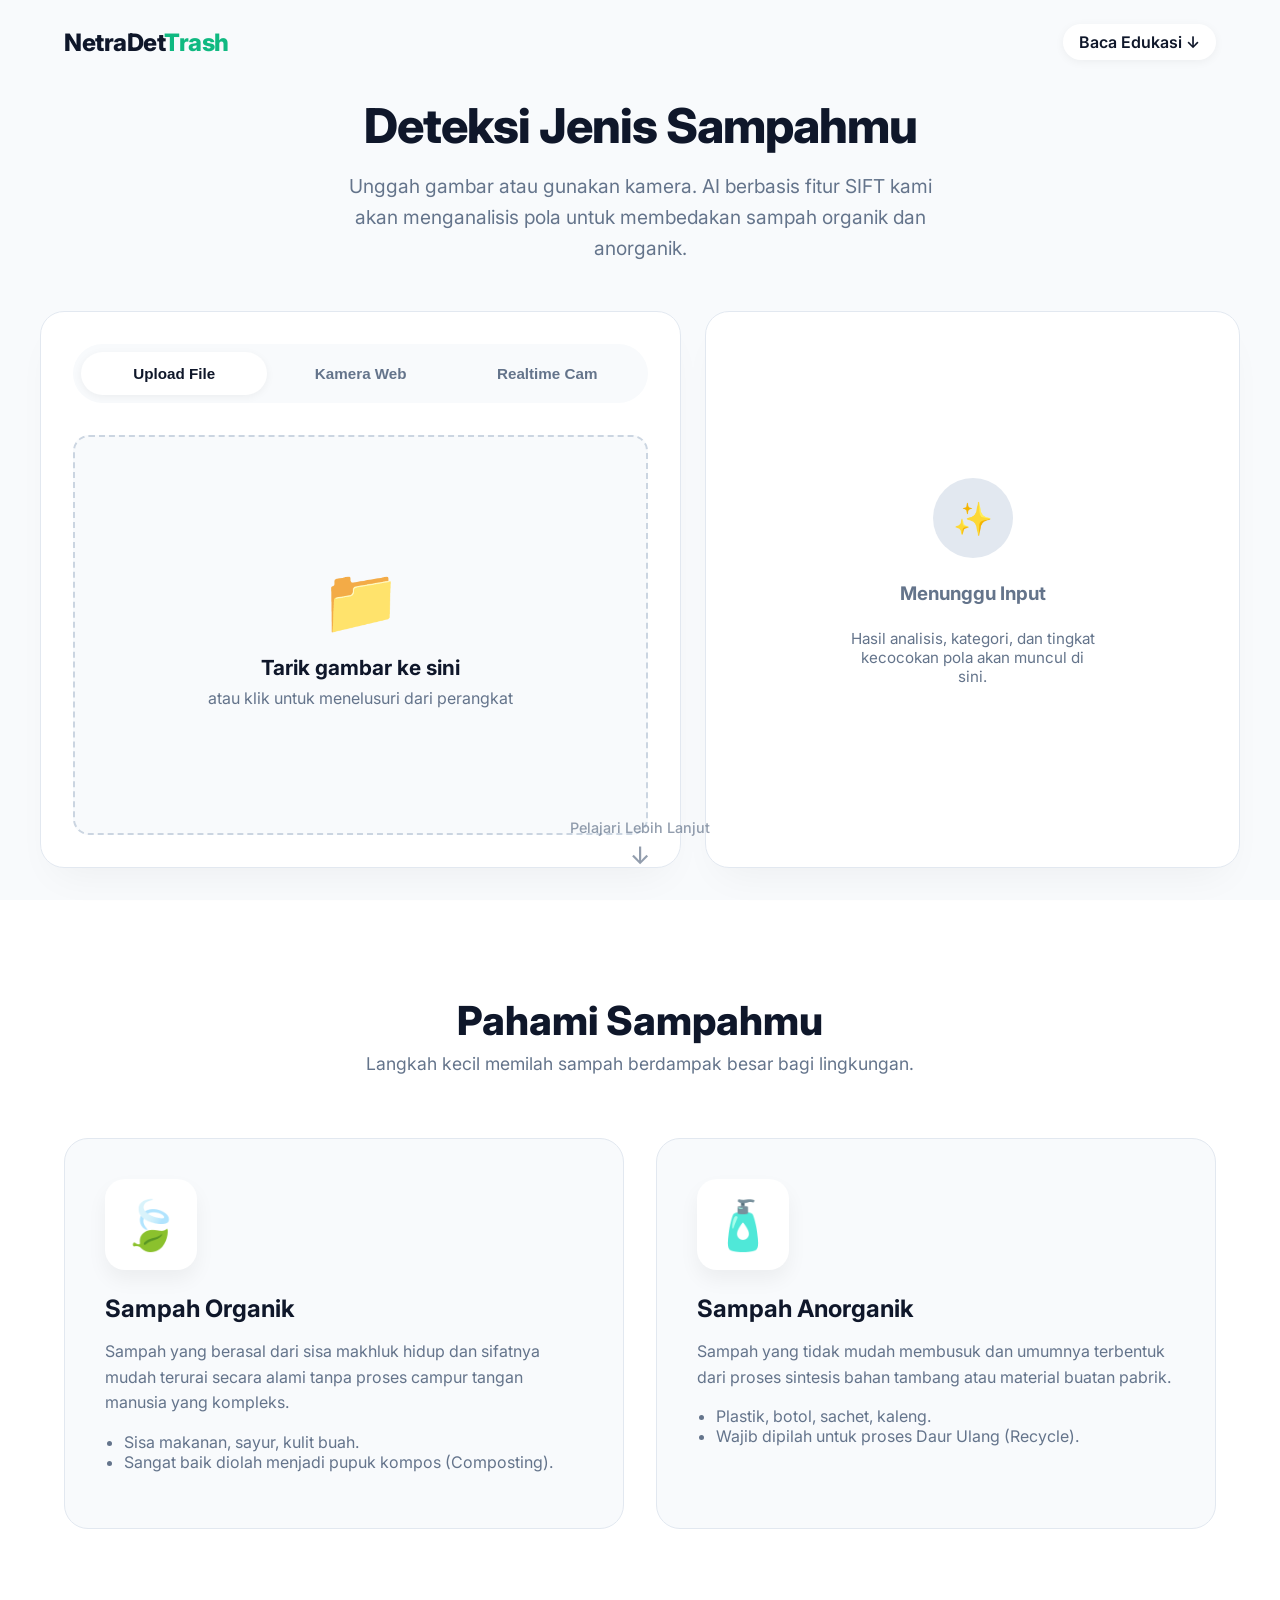
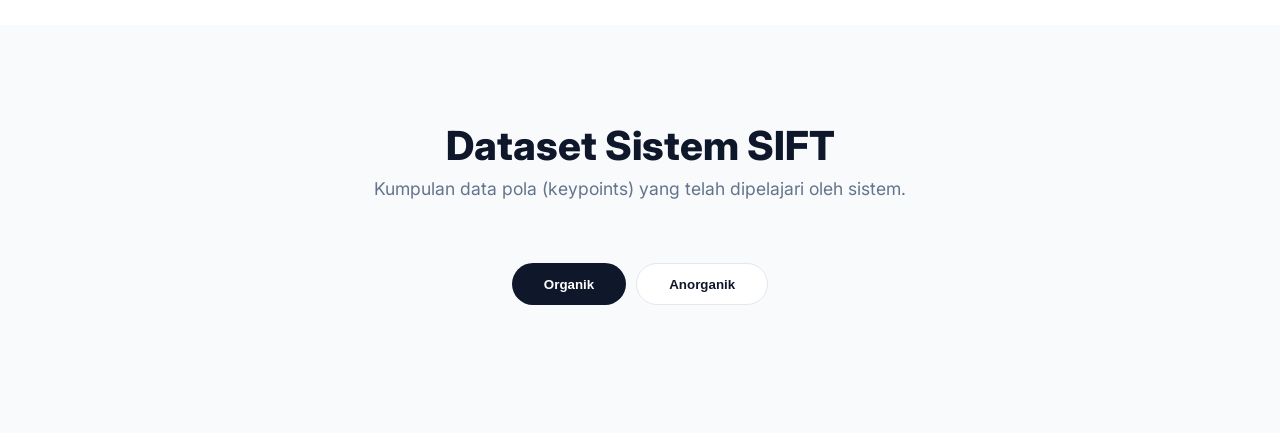
==== templates/index.html @ 412aafd3 "first commit" ====
<!DOCTYPE html>
<html lang="id">
<head>
    <meta charset="UTF-8">
    <meta name="viewport" content="width=device-width, initial-scale=1.0">
    <title>NetraDetTrash - AI Pengenal Sampah</title>
    <link href="https://fonts.googleapis.com/css2?family=Inter:wght@300;400;500;600;700;800&display=swap" rel="stylesheet">
    
    <style>
        /* BASE STYLES */
        :root {
            --primary: #10b981;
            --primary-hover: #059669;
            --bg-color: #f8fafc;
            --card-bg: #ffffff;
            --text-main: #0f172a;
            --text-muted: #64748b;
            --border-color: #e2e8f0;
            --radius-lg: 24px;
            --radius-md: 16px;
            --shadow-soft: 0 20px 40px -15px rgba(0,0,0,0.05);
            --shadow-hover: 0 25px 50px -12px rgba(0,0,0,0.1);
        }

        html { scroll-behavior: smooth; font-family: 'Inter', sans-serif; }
        body { margin: 0; background-color: var(--bg-color); color: var(--text-main); }
        *, *::before, *::after { box-sizing: border-box; }

        /* NAVBAR MINIMALIS */
        .navbar {
            display: flex; justify-content: space-between; align-items: center;
            padding: 1.5rem 5%; background: transparent; position: absolute; width: 100%; top: 0; z-index: 10;
        }
        .logo { font-size: 1.5rem; font-weight: 800; letter-spacing: -0.5px; }
        .logo span { color: var(--primary); }
        .nav-link { 
            color: var(--text-main); text-decoration: none; font-weight: 600; 
            padding: 0.5rem 1rem; border-radius: 50px; background: white; box-shadow: 0 2px 10px rgba(0,0,0,0.05);
            transition: 0.3s;
        }
        .nav-link:hover { transform: translateY(-2px); box-shadow: 0 4px 15px rgba(0,0,0,0.1); }

        /* WORKSPACE (FOKUS UTAMA) */
        .workspace-container {
            min-height: 100vh; display: flex; flex-direction: column; align-items: center; justify-content: center;
            padding: 6rem 2rem 2rem 2rem; position: relative;
        }
        
        .header-text { text-align: center; margin-bottom: 3rem; animation: fadeDown 0.8s ease-out; }
        .header-text h1 { font-size: 3rem; font-weight: 800; margin: 0 0 1rem 0; letter-spacing: -1px; }
        .header-text p { font-size: 1.2rem; color: var(--text-muted); max-width: 600px; margin: 0 auto; line-height: 1.6; }

        .app-grid {
            display: grid; grid-template-columns: 1.2fr 1fr; gap: 1.5rem; width: 100%; max-width: 1200px;
            animation: slideUp 0.8s ease-out forwards; opacity: 0; transform: translateY(30px);
        }

        .card {
            background: var(--card-bg); border-radius: var(--radius-lg); padding: 2rem;
            box-shadow: var(--shadow-soft); border: 1px solid var(--border-color);
            display: flex; flex-direction: column; transition: 0.3s;
        }
        .card:hover { box-shadow: var(--shadow-hover); }

        /* TABS (PILL STYLE) */
        .tab-nav {
            display: flex; background: var(--bg-color); border-radius: 50px; padding: 0.5rem; margin-bottom: 2rem;
        }
        .tab-btn {
            flex: 1; border: none; background: transparent; padding: 0.8rem 1rem; border-radius: 50px;
            font-weight: 600; color: var(--text-muted); cursor: pointer; transition: 0.3s; font-size: 0.95rem;
        }
        .tab-btn.active { background: white; color: var(--text-main); box-shadow: 0 2px 8px rgba(0,0,0,0.05); }

        /* INPUT AREA */
        .input-area { flex: 1; display: flex; flex-direction: column; min-height: 400px; }
        
        .drop-zone {
            flex: 1; display: flex; flex-direction: column; align-items: center; justify-content: center;
            border: 2px dashed #cbd5e1; border-radius: var(--radius-md); background: #f8fafc;
            cursor: pointer; transition: all 0.3s ease; text-align: center; padding: 2rem;
        }
        .drop-zone:hover, .drop-zone.dragover { 
            border-color: var(--primary); background: #ecfdf5; 
        }
        .drop-zone .icon { font-size: 4rem; margin-bottom: 1rem; transition: 0.3s; }
        .drop-zone:hover .icon { transform: translateY(-10px); }

        .camera-container { width: 100%; height: 100%; display: flex; flex-direction: column; gap: 1rem; }
        .camera-container video, .camera-container img {
            width: 100%; height: 320px; object-fit: cover; border-radius: var(--radius-md); background: #1e293b;
        }

        .btn-action {
            width: 100%; padding: 1rem; font-size: 1.1rem; font-weight: 700; color: white;
            background: var(--text-main); border: none; border-radius: 50px; cursor: pointer; transition: 0.3s;
        }
        .btn-action:hover { background: #334155; transform: translateY(-2px); }
        .btn-action.green { background: var(--primary); }
        .btn-action.green:hover { background: var(--primary-hover); }

        /* RESULT AREA */
        .result-empty {
            flex: 1; display: flex; flex-direction: column; align-items: center; justify-content: center;
            text-align: center; color: var(--text-muted);
        }
        .pulse-ring {
            width: 80px; height: 80px; border-radius: 50%; background: #e2e8f0; margin-bottom: 1.5rem;
            animation: pulse 2s infinite; display: flex; align-items: center; justify-content: center; font-size: 2rem;
        }

        .result-content { display: none; flex-direction: column; height: 100%; animation: fadeIn 0.5s ease; }
        .result-image-box {
            width: 100%; height: 220px; border-radius: var(--radius-md); overflow: hidden; margin-bottom: 1.5rem;
            background: #f1f5f9; display: flex; align-items: center; justify-content: center;
        }
        .result-image-box img { width: 100%; height: 100%; object-fit: contain; }
        
        .result-header { margin-bottom: 1.5rem; border-bottom: 1px solid var(--border-color); padding-bottom: 1rem; }
        .badge { 
            display: inline-block; padding: 0.4rem 1rem; border-radius: 50px; font-weight: 700; font-size: 0.85rem; 
            margin-bottom: 0.5rem; text-transform: uppercase;
        }
        .badge.organik { background: #ecfdf5; color: var(--primary); }
        .badge.anorganik { background: #fffbeb; color: #d97706; }
        
        .metrics-row { display: flex; justify-content: space-between; background: #f8fafc; padding: 1rem; border-radius: 12px; margin-bottom: 1.5rem; }
        .metric-item { text-align: center; }
        .metric-item span { display: block; font-size: 0.75rem; color: var(--text-muted); text-transform: uppercase; letter-spacing: 0.5px; }
        .metric-item strong { font-size: 1.2rem; color: var(--text-main); }

        .match-list { flex: 1; overflow-y: auto; max-height: 150px; padding-right: 5px; }
        .match-item { display: flex; align-items: center; gap: 12px; padding: 8px 0; border-bottom: 1px solid #f1f5f9; }
        .match-item img { width: 40px; height: 40px; border-radius: 8px; object-fit: cover; }
        
        /* EDUKASI & DATASET SECTION */
        .info-section { padding: 6rem 5%; background: white; }
        .info-section.alt { background: var(--bg-color); }
        .section-title { text-align: center; margin-bottom: 4rem; }
        .section-title h2 { font-size: 2.5rem; font-weight: 800; margin: 0; }
        .section-title p { color: var(--text-muted); font-size: 1.1rem; margin-top: 0.5rem; }

        .edu-grid { display: grid; grid-template-columns: repeat(auto-fit, minmax(300px, 1fr)); gap: 2rem; max-width: 1200px; margin: 0 auto; }
        .edu-card {
            padding: 2.5rem; border-radius: var(--radius-lg); background: var(--bg-color);
            border: 1px solid var(--border-color); transition: 0.3s;
        }
        .edu-card:hover { transform: translateY(-5px); background: white; box-shadow: var(--shadow-soft); }
        .edu-icon { font-size: 3rem; margin-bottom: 1.5rem; display: inline-block; padding: 1rem; background: white; border-radius: 20px; box-shadow: 0 10px 20px rgba(0,0,0,0.05); }

        .gallery-grid { display: grid; grid-template-columns: repeat(auto-fill, minmax(180px, 1fr)); gap: 1.5rem; max-width: 1200px; margin: 0 auto; }
        .gallery-item { border-radius: var(--radius-md); overflow: hidden; background: white; box-shadow: 0 4px 6px rgba(0,0,0,0.02); border: 1px solid var(--border-color); }
        .gallery-item img { width: 100%; height: 140px; object-fit: cover; }
        .gallery-item div { padding: 1rem; text-align: center; font-size: 0.9rem; font-weight: 600; }

        /* UTILS & ANIMATIONS */
        .hidden { display: none !important; }
        .scroll-down {
            position: absolute; bottom: 30px; left: 50%; transform: translateX(-50%);
            display: flex; flex-direction: column; align-items: center; color: var(--text-muted); text-decoration: none; font-weight: 500; font-size: 0.9rem;
            animation: bounce 2s infinite; opacity: 0.7; transition: 0.3s;
        }
        .scroll-down:hover { opacity: 1; color: var(--text-main); }
        .loader-overlay {
            position: absolute; top:0; left:0; right:0; bottom:0; background: rgba(255,255,255,0.9);
            border-radius: var(--radius-lg); display: flex; flex-direction: column; align-items: center; justify-content: center; z-index: 5;
        }
        .spinner { width: 50px; height: 50px; border: 4px solid #f3f3f3; border-top: 4px solid var(--primary); border-radius: 50%; animation: spin 1s linear infinite; }

        @keyframes fadeIn { from { opacity: 0; } to { opacity: 1; } }
        @keyframes fadeDown { from { opacity: 0; transform: translateY(-20px); } to { opacity: 1; transform: translateY(0); } }
        @keyframes slideUp { to { opacity: 1; transform: translateY(0); } }
        @keyframes pulse { 0% { box-shadow: 0 0 0 0 rgba(226, 232, 240, 0.7); } 70% { box-shadow: 0 0 0 20px rgba(226, 232, 240, 0); } 100% { box-shadow: 0 0 0 0 rgba(226, 232, 240, 0); } }
        @keyframes spin { 0% { transform: rotate(0deg); } 100% { transform: rotate(360deg); } }
        @keyframes bounce { 0%, 20%, 50%, 80%, 100% { transform: translateY(0) translateX(-50%); } 40% { transform: translateY(-10px) translateX(-50%); } 60% { transform: translateY(-5px) translateX(-50%); } }

        /* RESPONSIVE */
        @media (max-width: 900px) {
            .app-grid { grid-template-columns: 1fr; }
            .workspace-container { padding-top: 8rem; }
            .header-text h1 { font-size: 2.2rem; }
        }
    </style>
</head>
<body>

    <nav class="navbar">
        <div class="logo">NetraDet<span>Trash</span></div>
        <a href="#edukasi" class="nav-link">Baca Edukasi ↓</a>
    </nav>

    <main class="workspace-container">
        <div class="header-text">
            <h1>Deteksi Jenis Sampahmu</h1>
            <p>Unggah gambar atau gunakan kamera. AI berbasis fitur SIFT kami akan menganalisis pola untuk membedakan sampah organik dan anorganik.</p>
        </div>

        <div class="app-grid">
            <div class="card" style="position: relative;">
                <div class="tab-nav">
                    <button class="tab-btn active" onclick="switchTab(event, 'upload')">Upload File</button>
                    <button class="tab-btn" onclick="switchTab(event, 'capture')">Kamera Web</button>
                    <button class="tab-btn" onclick="switchTab(event, 'realtime')">Realtime Cam</button>
                </div>

                <div id="upload-tab" class="input-area">
                    <form id="upload-form" action="/analyze" method="POST" enctype="multipart/form-data" style="display:flex; flex:1;">
                        <input type="file" id="fileElem" name="file" accept="image/*" class="hidden">
                        <label class="drop-zone" id="drop-area" for="fileElem">
                            <div class="icon">📁</div>
                            <h3 style="margin: 0 0 0.5rem 0; font-size:1.3rem;">Tarik gambar ke sini</h3>
                            <p style="color: var(--text-muted); margin:0;">atau klik untuk menelusuri dari perangkat</p>
                        </label>
                    </form>
                </div>

                <div id="capture-tab" class="input-area hidden">
                    <div class="camera-container">
                        <video id="camera-preview" autoplay playsinline></video>
                        <canvas id="camera-canvas" class="hidden"></canvas>
                        <button class="btn-action" id="btn-capture" type="button">Ambil Foto</button>
                    </div>
                </div>

                <div id="realtime-tab" class="input-area hidden">
                    <div class="camera-container">
                        <img id="realtime-preview" src="" alt="Realtime Offline">
                        <div style="display: flex; gap: 1rem;">
                            <button class="btn-action green" id="btn-start-realtime" onclick="startRealtime()" type="button" style="flex:1;">Mulai</button>
                            <button class="btn-action hidden" id="btn-stop-realtime" onclick="stopRealtime()" type="button" style="flex:1; background:#ef4444;">Stop</button>
                        </div>
                    </div>
                </div>

                <form id="analyze-capture-form" action="/analyze_base64_form" method="POST" class="hidden">
                    <input type="hidden" name="image" id="capture-image-data">
                </form>

                <div id="loading" class="loader-overlay hidden">
                    <div class="spinner"></div>
                    <p style="margin-top: 1.5rem; font-weight: 600;">Mengekstraksi Keypoints...</p>
                </div>
            </div>

            <div class="card" id="result-card">
                <div class="result-empty" id="empty-state">
                    <div class="pulse-ring">✨</div>
                    <h3 style="margin:0 0 0.5rem 0;">Menunggu Input</h3>
                    <p style="font-size:0.95rem; max-width:250px;">Hasil analisis, kategori, dan tingkat kecocokan pola akan muncul di sini.</p>
                </div>

                <div class="result-content" id="result-state">
                    <div class="result-header">
                        <span class="badge" id="res-badge">Kategori</span>
                        <h2 id="res-item" style="margin: 0.5rem 0 0 0; font-size: 1.8rem; font-weight: 800;">-</h2>
                    </div>
                    
                    <div class="result-image-box">
                        <img id="res-img" src="" alt="Hasil Pemrosesan">
                    </div>

                    <div class="metrics-row">
                        <div class="metric-item"><span>Presisi</span><strong id="met-p">0%</strong></div>
                        <div class="metric-item"><span>Recall</span><strong id="met-r">0%</strong></div>
                        <div class="metric-item"><span>F1 Score</span><strong id="met-f">0%</strong></div>
                    </div>

                    <div style="display:flex; justify-content:space-between; align-items:center; margin-bottom:0.5rem;">
                        <span style="font-size:0.85rem; font-weight:600; color:var(--text-muted);">DETAIL MATCHING</span>
                        <span style="font-size:0.85rem; font-weight:600; color:var(--primary);"><span id="res-inliers">0</span> Inliers</span>
                    </div>
                    
                    <div class="match-list" id="match-list">
                        </div>

                    <button class="btn-action" id="btn-detail" type="button" style="margin-top: 1rem;">Lihat Detail Penuh</button>
                </div>
            </div>
        </div>

        <a href="#edukasi" class="scroll-down">
            Pelajari Lebih Lanjut
            <span style="font-size: 1.5rem; margin-top: 5px;">↓</span>
        </a>
    </main>

    <section class="info-section" id="edukasi">
        <div class="section-title">
            <h2>Pahami Sampahmu</h2>
            <p>Langkah kecil memilah sampah berdampak besar bagi lingkungan.</p>
        </div>
        <div class="edu-grid">
            <div class="edu-card">
                <span class="edu-icon">🍃</span>
                <h3 style="font-size: 1.5rem; margin:0 0 1rem 0;">Sampah Organik</h3>
                <p style="color: var(--text-muted); line-height: 1.6;">Sampah yang berasal dari sisa makhluk hidup dan sifatnya mudah terurai secara alami tanpa proses campur tangan manusia yang kompleks.</p>
                <ul style="color: var(--text-muted); padding-left: 1.2rem; margin-top: 1rem;">
                    <li>Sisa makanan, sayur, kulit buah.</li>
                    <li>Sangat baik diolah menjadi pupuk kompos (Composting).</li>
                </ul>
            </div>
            <div class="edu-card">
                <span class="edu-icon">🧴</span>
                <h3 style="font-size: 1.5rem; margin:0 0 1rem 0;">Sampah Anorganik</h3>
                <p style="color: var(--text-muted); line-height: 1.6;">Sampah yang tidak mudah membusuk dan umumnya terbentuk dari proses sintesis bahan tambang atau material buatan pabrik.</p>
                <ul style="color: var(--text-muted); padding-left: 1.2rem; margin-top: 1rem;">
                    <li>Plastik, botol, sachet, kaleng.</li>
                    <li>Wajib dipilah untuk proses Daur Ulang (Recycle).</li>
                </ul>
            </div>
        </div>
    </section>

    <section class="info-section alt">
        <div class="section-title">
            <h2>Dataset Sistem SIFT</h2>
            <p>Kumpulan data pola (keypoints) yang telah dipelajari oleh sistem.</p>
        </div>
        
        <div style="display:flex; justify-content:center; gap:10px; margin-bottom: 2rem;" class="dataset-nav">
            <button onclick="loadCat('organik')" style="padding: 0.8rem 2rem; border-radius: 50px; border:none; background:var(--text-main); color:white; font-weight:600; cursor:pointer;" id="btn-ds-org">Organik</button>
            <button onclick="loadCat('anorganik')" style="padding: 0.8rem 2rem; border-radius: 50px; border:1px solid var(--border-color); background:white; color:var(--text-main); font-weight:600; cursor:pointer;" id="btn-ds-ano">Anorganik</button>
        </div>

        <div class="gallery-grid" id="gallery-grid"></div>
    </section>

    <script>
        // DOM Elements
        const fileInput = document.getElementById('fileElem');
        const dropArea = document.getElementById('drop-area');
        const uploadForm = document.getElementById('upload-form');
        const loadingDiv = document.getElementById('loading');
        
        // Result UI Elements
        const emptyState = document.getElementById('empty-state');
        const resultState = document.getElementById('result-state');
        const resBadge = document.getElementById('res-badge');
        const resItem = document.getElementById('res-item');
        const resImg = document.getElementById('res-img');
        const resInliers = document.getElementById('res-inliers');
        const metP = document.getElementById('met-p');
        const metR = document.getElementById('met-r');
        const metF = document.getElementById('met-f');
        const matchList = document.getElementById('match-list');
        
        // Camera Elements
        const video = document.getElementById('camera-preview');
        const canvas = document.getElementById('camera-canvas');
        const captureImageData = document.getElementById('capture-image-data');
        const captureForm = document.getElementById('analyze-capture-form');
        const realtimePreview = document.getElementById('realtime-preview');
        
        let captureStream = null;
        let lastInputMode = null;
        let datasetData = {};

        // 1. TAB SWITCHER (ALAT INPUT)
        function switchTab(event, tabId) {
            document.querySelectorAll('.tab-btn').forEach(btn => btn.classList.remove('active'));
            event.target.classList.add('active');
            
            document.querySelectorAll('.input-area').forEach(tab => tab.classList.add('hidden'));
            document.getElementById(tabId + '-tab').classList.remove('hidden');

            if (tabId === 'capture') startCaptureCamera(); else stopCaptureCamera();
            if (tabId !== 'realtime') stopRealtime();
        }

        // 2. DRAG AND DROP HANDLER
        ['dragenter', 'dragover', 'dragleave', 'drop'].forEach(eventName => {
            dropArea.addEventListener(eventName, e => { e.preventDefault(); e.stopPropagation(); }, false);
        });

        ['dragenter', 'dragover'].forEach(eventName => {
            dropArea.addEventListener(eventName, () => dropArea.classList.add('dragover'), false);
        });

        ['dragleave', 'drop'].forEach(eventName => {
            dropArea.addEventListener(eventName, () => dropArea.classList.remove('dragover'), false);
        });

        dropArea.addEventListener('drop', e => {
            let files = e.dataTransfer.files;
            if(files.length) { fileInput.files = files; analyzeUpload(); }
        });

        fileInput.addEventListener('change', () => {
            if (fileInput.files.length) analyzeUpload();
        });

        // 3. API & PROSES KERJA
        async function analyzeUpload() {
            const formData = new FormData(uploadForm);
            lastInputMode = 'upload';
            await sendRequest('/api/analyze', { method: 'POST', body: formData });
        }

        async function startCaptureCamera() {
            try {
                captureStream = await navigator.mediaDevices.getUserMedia({
                video: {
                    width: { ideal: 1280 },
                    height: { ideal: 720 },
                    facingMode: "environment"
                }
            });
                video.srcObject = captureStream;
            } catch (err) { alert('Akses kamera ditolak.'); }
        }

        function stopCaptureCamera() {
            if (captureStream) {
                captureStream.getTracks().forEach(track => track.stop());
                captureStream = null;
                video.srcObject = null;
            }
        }

        document.getElementById('btn-capture').addEventListener('click', async () => {
            if (!captureStream) return alert('Kamera belum siap.');
            canvas.width = video.videoWidth; canvas.height = video.videoHeight;
            canvas.getContext('2d').drawImage(video, 0, 0);
            const base64Data = canvas.toDataURL('image/jpeg', 0.95);
            captureImageData.value = base64Data;
            lastInputMode = 'capture';
            const formData = new FormData();
            formData.append('image', base64Data);
            await sendRequest('/api/analyze_base64', { method: 'POST', body: formData });
        });

        function startRealtime() {
            realtimePreview.src = '/video_feed';
            document.getElementById('btn-start-realtime').classList.add('hidden');
            document.getElementById('btn-stop-realtime').classList.remove('hidden');
        }

        function stopRealtime() {
            realtimePreview.src = '';
            document.getElementById('btn-start-realtime').classList.remove('hidden');
            document.getElementById('btn-stop-realtime').classList.add('hidden');
        }

        async function sendRequest(url, options) {
            loadingDiv.classList.remove('hidden');
            emptyState.style.display = 'none';
            resultState.style.display = 'none';
            
            try {
                const response = await fetch(url, options);
                const data = await response.json();
                if (!response.ok || data.error) throw new Error(data.error);
                renderResult(data);
            } catch (error) {
                alert(error.message);
                emptyState.style.display = 'flex';
            } finally {
                loadingDiv.classList.add('hidden');
            }
        }

        // 4. RENDER HASIL UI ELEGANT
        function renderResult(data) {
            resultState.style.display = 'flex';
            
            // Set Image
            resImg.src = 'data:image/jpeg;base64,' + data.image_base64;
            
            // Set Texts
            resItem.textContent = data.item;
            resInliers.textContent = data.inliers;
            metP.textContent = data.summary_metrics.precision;
            metR.textContent = data.summary_metrics.recall;
            metF.textContent = data.summary_metrics.f1_score;

            // Set Badge
            const isOrganik = data.category.toLowerCase() === 'organik';
            resBadge.textContent = data.category;
            resBadge.className = 'badge ' + (isOrganik ? 'organik' : 'anorganik');

            // Render Match List
            matchList.innerHTML = '';
            if (!data.matches || data.matches.length === 0) {
                matchList.innerHTML = '<p style="text-align:center; color:var(--text-muted); font-size:0.9rem;">Pola tidak teridentifikasi kuat di database.</p>';
                return;
            }

            data.matches.forEach(match => {
                matchList.innerHTML += `
                    <div class="match-item">
                        <img src="data:image/jpeg;base64,${match.template_base64}" alt="Template">
                        <div style="flex:1;">
                            <strong style="display:block; font-size:0.9rem;">${match.item}</strong>
                            <span style="font-size:0.8rem; color:var(--text-muted);">${match.inliers} titik cocok</span>
                        </div>
                        <div style="font-size:0.85rem; font-weight:bold;">${match.confidence}</div>
                    </div>
                `;
            });

            // Scroll for mobile
            if(window.innerWidth < 900) {
                document.getElementById('result-card').scrollIntoView({ behavior: 'smooth', block: 'start' });
            }
        }

        document.getElementById('btn-detail').addEventListener('click', () => {
            if (lastInputMode === 'capture' && captureImageData.value) captureForm.submit();
            else if (fileInput.files.length) uploadForm.submit();
        });

        // 5. DATASET GALLERY DENGAN TAB SEDERHANA
        async function loadDatasetGallery() {
            try {
                const response = await fetch('/api/dataset_keypoints');
                datasetData = await response.json();
                loadCat('organik');
            } catch (e) { console.error("Gagal load dataset"); }
        }

        function loadCat(cat) {
            // Styling Tombol
            const bOrg = document.getElementById('btn-ds-org');
            const bAno = document.getElementById('btn-ds-ano');
            
            if(cat === 'organik') {
                bOrg.style.background = 'var(--text-main)'; bOrg.style.color = 'white'; bOrg.style.border = 'none';
                bAno.style.background = 'white'; bAno.style.color = 'var(--text-main)'; bAno.style.border = '1px solid var(--border-color)';
            } else {
                bAno.style.background = 'var(--text-main)'; bAno.style.color = 'white'; bAno.style.border = 'none';
                bOrg.style.background = 'white'; bOrg.style.color = 'var(--text-main)'; bOrg.style.border = '1px solid var(--border-color)';
            }

            // Render
            const grid = document.getElementById('gallery-grid');
            grid.innerHTML = '';
            const items = datasetData[cat] || {};
            
            Object.keys(items).forEach(itemName => {
                items[itemName].forEach(img => {
                    grid.innerHTML += `
                        <div class="gallery-item">
                            <img src="${img.url}" loading="lazy" alt="${itemName}">
                            <div>${itemName}</div>
                        </div>
                    `;
                });
            });
        }

        loadDatasetGallery();
    </script>
</body>
</html>
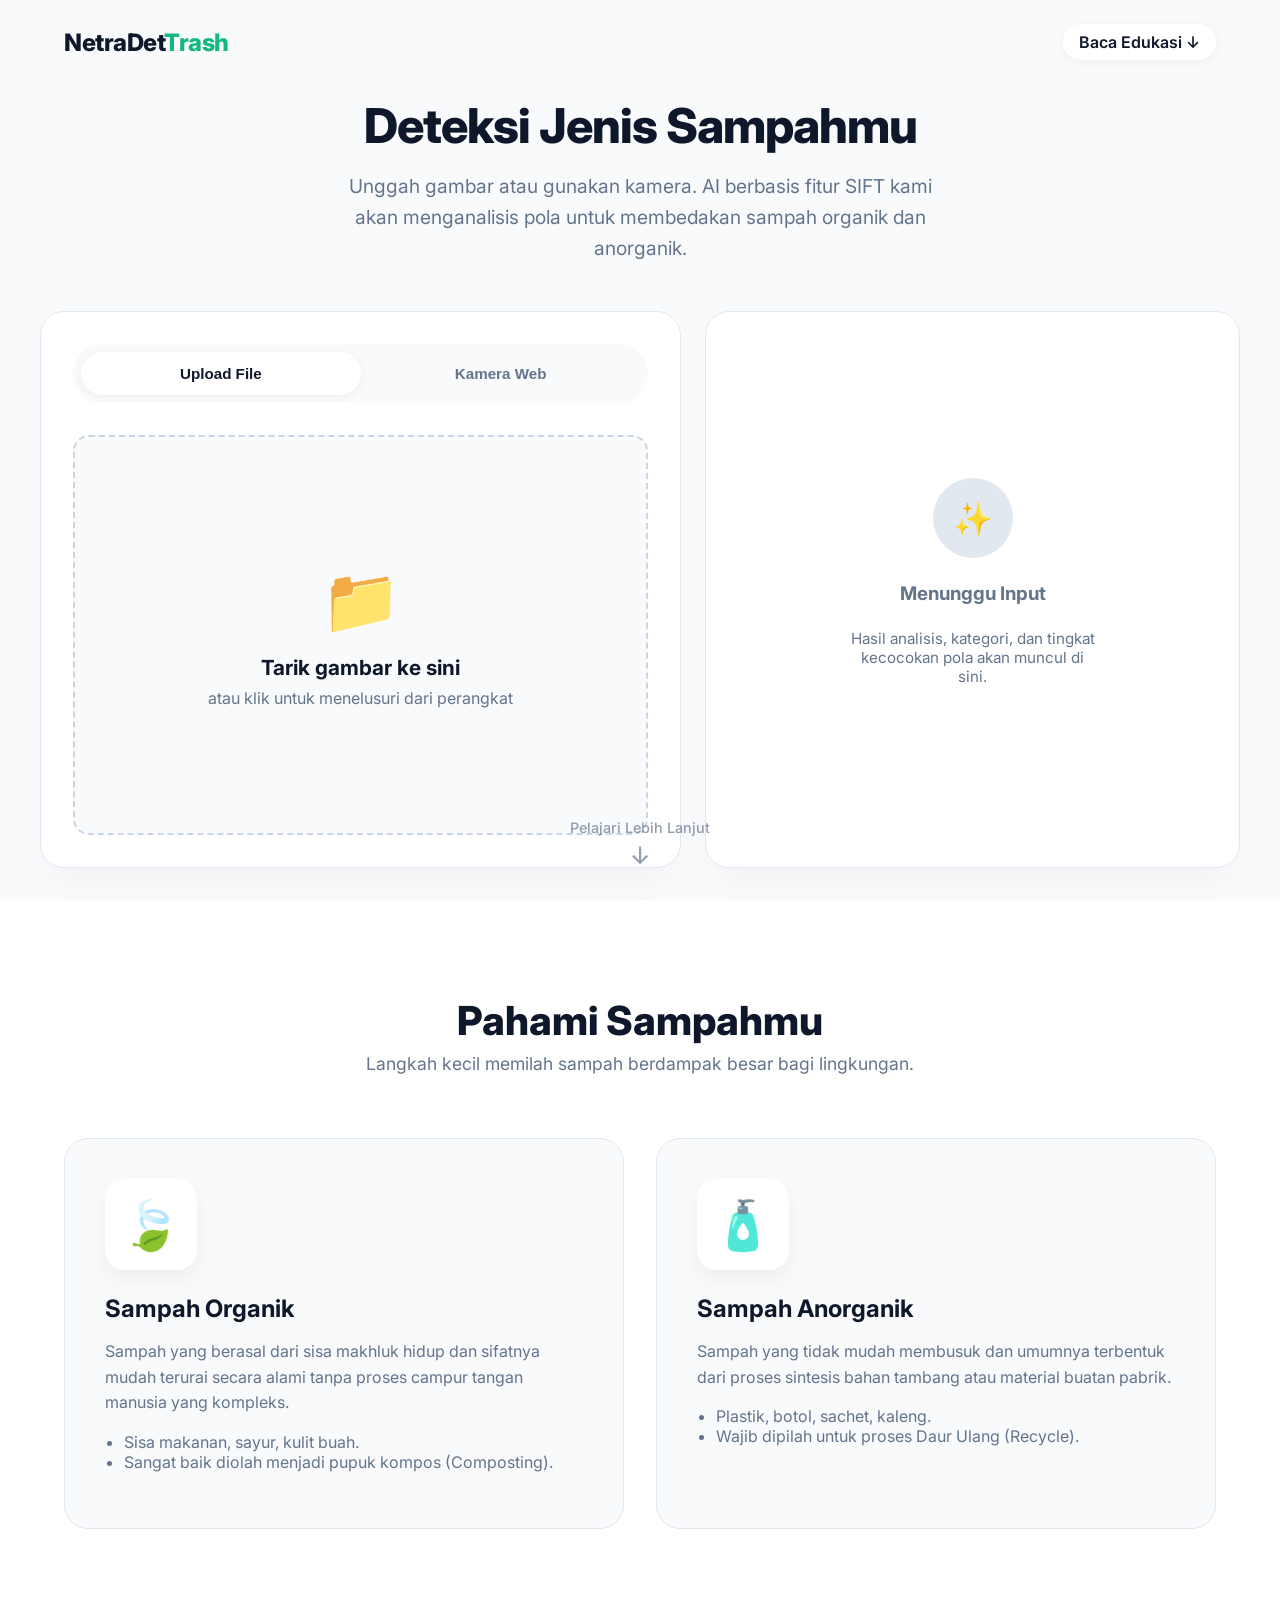
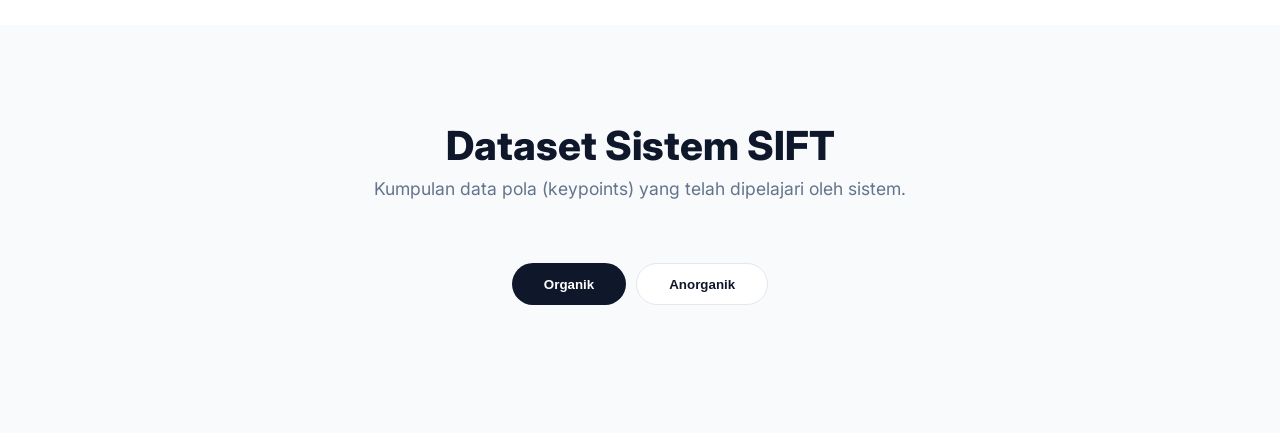
==== commit e6696d07: "Remove realtime feature from web interface and clean up workspace" ====
--- a/templates/index.html
+++ b/templates/index.html
@@ -200,7 +200,6 @@
                 <div class="tab-nav">
                     <button class="tab-btn active" onclick="switchTab(event, 'upload')">Upload File</button>
                     <button class="tab-btn" onclick="switchTab(event, 'capture')">Kamera Web</button>
-                    <button class="tab-btn" onclick="switchTab(event, 'realtime')">Realtime Cam</button>
                 </div>
 
                 <div id="upload-tab" class="input-area">
@@ -222,16 +221,6 @@
                     </div>
                 </div>
 
-                <div id="realtime-tab" class="input-area hidden">
-                    <div class="camera-container">
-                        <img id="realtime-preview" src="" alt="Realtime Offline">
-                        <div style="display: flex; gap: 1rem;">
-                            <button class="btn-action green" id="btn-start-realtime" onclick="startRealtime()" type="button" style="flex:1;">Mulai</button>
-                            <button class="btn-action hidden" id="btn-stop-realtime" onclick="stopRealtime()" type="button" style="flex:1; background:#ef4444;">Stop</button>
-                        </div>
-                    </div>
-                </div>
-
                 <form id="analyze-capture-form" action="/analyze_base64_form" method="POST" class="hidden">
                     <input type="hidden" name="image" id="capture-image-data">
                 </form>
@@ -260,9 +249,9 @@
                     </div>
 
                     <div class="metrics-row">
-                        <div class="metric-item"><span>Presisi</span><strong id="met-p">0%</strong></div>
-                        <div class="metric-item"><span>Recall</span><strong id="met-r">0%</strong></div>
-                        <div class="metric-item"><span>F1 Score</span><strong id="met-f">0%</strong></div>
+                        <div class="metric-item"><span>Confidence</span><strong id="met-p">0%</strong></div>
+                        <div class="metric-item"><span>Cakupan Fitur</span><strong id="met-r">0%</strong></div>
+                        <div class="metric-item"><span>Kemiripan</span><strong id="met-f">0%</strong></div>
                     </div>
 
                     <div style="display:flex; justify-content:space-between; align-items:center; margin-bottom:0.5rem;">
@@ -349,7 +338,6 @@
         const canvas = document.getElementById('camera-canvas');
         const captureImageData = document.getElementById('capture-image-data');
         const captureForm = document.getElementById('analyze-capture-form');
-        const realtimePreview = document.getElementById('realtime-preview');
         
         let captureStream = null;
         let lastInputMode = null;
@@ -364,7 +352,6 @@
             document.getElementById(tabId + '-tab').classList.remove('hidden');
 
             if (tabId === 'capture') startCaptureCamera(); else stopCaptureCamera();
-            if (tabId !== 'realtime') stopRealtime();
         }
 
         // 2. DRAG AND DROP HANDLER
@@ -428,18 +415,6 @@
             formData.append('image', base64Data);
             await sendRequest('/api/analyze_base64', { method: 'POST', body: formData });
         });
-
-        function startRealtime() {
-            realtimePreview.src = '/video_feed';
-            document.getElementById('btn-start-realtime').classList.add('hidden');
-            document.getElementById('btn-stop-realtime').classList.remove('hidden');
-        }
-
-        function stopRealtime() {
-            realtimePreview.src = '';
-            document.getElementById('btn-start-realtime').classList.remove('hidden');
-            document.getElementById('btn-stop-realtime').classList.add('hidden');
-        }
 
         async function sendRequest(url, options) {
             loadingDiv.classList.remove('hidden');
@@ -469,9 +444,9 @@
             // Set Texts
             resItem.textContent = data.item;
             resInliers.textContent = data.inliers;
-            metP.textContent = data.summary_metrics.precision;
-            metR.textContent = data.summary_metrics.recall;
-            metF.textContent = data.summary_metrics.f1_score;
+            metP.textContent = data.summary_metrics.confidence_match;
+            metR.textContent = data.summary_metrics.coverage_fitur;
+            metF.textContent = data.summary_metrics.skor_kemiripan;
 
             // Set Badge
             const isOrganik = data.category.toLowerCase() === 'organik';
